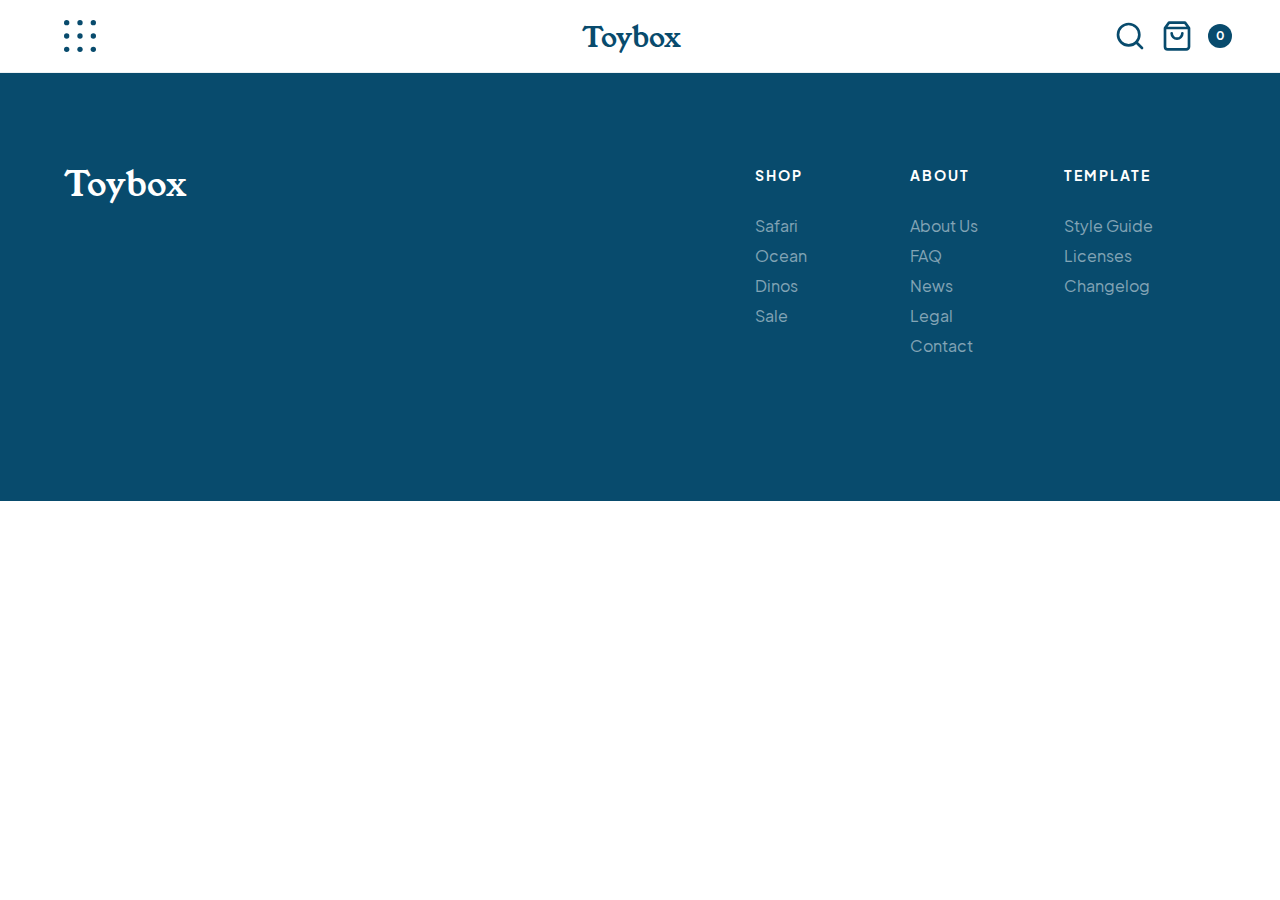
==== shop.html @ d4e9268a "add shop page + reccuring sections" ====
<!DOCTYPE html>
<html lang="en">
<head>
    <meta charset="UTF-8">
    <meta http-equiv="X-UA-Compatible" content="IE=edge">
    <meta name="viewport" content="width=device-width, initial-scale=1.0">
    <title>Shop page - Toybox</title>
    <link rel="stylesheet" href="./styles/styles.css">
</head>
<body>
    <a href="#mainContent" class="skip-link">Skip to main content.</a>

    <nav class="navBar">
        <div class="wrapper">

          <button class="menuIcon">
              <img src="./assets/menu-button.svg" alt="open slide-out navigation" class="menuIcon">
          </button>

          <a href="#" class="logo">
            <h1>Toybox</h1>
          </a>

          <div class="searchCart">
            <button class="menuIcon">
              <img src="./assets/search.svg" alt="search icon" class="searchIcon">
            </button>
            
            <a href="#" class="bag">
              <img src="./assets/shop-bag.svg" alt="shopping bag icon" class="bagIcon">
            </a>

            <div class="counter">
              <p class="smallCopy">0</p>
            </div> <!-- .counter END -->
          </div> <!-- .searchCart END -->

        </div> <!-- .wrapper END -->
      </nav> <!-- .navBar END -->

      <main>

        
      </main>



      <footer id="footer">
        <div class="wrapper">
          <div class="footerFlexContainer">
            <a href="" class="logo">
              <h4>Toybox</h4>
            </a>
            <div class="footerNav">
              <nav>
                <ul class="footerShop">
                  <li>
                    <h5>Shop</h5>
                  </li>
                  <li>
                    <a href="">Safari</a>
                  </li>
                  <li>
                    <a href="">Ocean</a>
                  </li>
                  <li>
                    <a href="">Dinos</a>
                  </li>
                  <li>
                    <a href="">Sale</a>
                  </li>

                </ul>
                <ul class="footerAbout">
                  <li>
                    <h5>About</h5>
                  </li>
                  <li>
                    <a href="">About Us</a>
                  </li>
                  <li>
                    <a href="">FAQ</a>
                  </li>
                  <li>
                    <a href="">News</a>
                  </li>
                  <li>
                    <a href="">Legal</a>
                  </li>
                  <li>
                    <a href="">Contact</a>
                  </li>
                </ul>
                <ul class="footerTemp">
                  <li>
                    <h5>Template</h5>
                  </li>
                  <li>
                    <a href="">Style Guide</a>
                  </li>
                  <li>
                    <a href="">Licenses</a>
                  </li>
                  <li>
                    <a href="">Changelog</a>
                  </li>
                </ul>
              </nav>
            </div> <!-- .footerNav END -->
          </div> <!-- .footerFlexContainer END-->
        </div> <!-- .wrapper END-->
      </footer>
</body>
</html>
---- styles/styles.css ----
/* _variables.scss */
/* site fonts */
/* if we set our root element font-size to 125%, then 1 rem = 20px */
/* site colours */
html {
  line-height: 1.15;
  -ms-text-size-adjust: 100%;
  -webkit-text-size-adjust: 100%;
}

body {
  margin: 0;
}

article, aside, footer, header, nav, section {
  display: block;
}

h1 {
  font-size: 2em;
  margin: 0.67em 0;
}

figcaption, figure, main {
  display: block;
}

figure {
  margin: 1em 40px;
}

hr {
  -webkit-box-sizing: content-box;
          box-sizing: content-box;
  height: 0;
  overflow: visible;
}

pre {
  font-family: monospace, monospace;
  font-size: 1em;
}

a {
  background-color: transparent;
  -webkit-text-decoration-skip: objects;
}

abbr[title] {
  border-bottom: none;
  text-decoration: underline;
  -webkit-text-decoration: underline dotted;
          text-decoration: underline dotted;
}

b, strong {
  font-weight: inherit;
}

b, strong {
  font-weight: bolder;
}

code, kbd, samp {
  font-family: monospace, monospace;
  font-size: 1em;
}

dfn {
  font-style: italic;
}

mark {
  background-color: #ff0;
  color: #000;
}

small {
  font-size: 80%;
}

sub, sup {
  font-size: 75%;
  line-height: 0;
  position: relative;
  vertical-align: baseline;
}

sub {
  bottom: -0.25em;
}

sup {
  top: -0.5em;
}

audio, video {
  display: inline-block;
}

audio:not([controls]) {
  display: none;
  height: 0;
}

img {
  border-style: none;
}

svg:not(:root) {
  overflow: hidden;
}

button, input, optgroup, select, textarea {
  font-family: sans-serif;
  font-size: 100%;
  line-height: 1.15;
  margin: 0;
}

button, input {
  overflow: visible;
}

button, select {
  text-transform: none;
}

button, html [type=button], [type=reset], [type=submit] {
  -webkit-appearance: button;
}

button::-moz-focus-inner, [type=button]::-moz-focus-inner, [type=reset]::-moz-focus-inner, [type=submit]::-moz-focus-inner {
  border-style: none;
  padding: 0;
}

button:-moz-focusring, [type=button]:-moz-focusring, [type=reset]:-moz-focusring, [type=submit]:-moz-focusring {
  outline: 1px dotted ButtonText;
}

fieldset {
  padding: 0.35em 0.75em 0.625em;
}

legend {
  -webkit-box-sizing: border-box;
          box-sizing: border-box;
  color: inherit;
  display: table;
  max-width: 100%;
  padding: 0;
  white-space: normal;
}

progress {
  display: inline-block;
  vertical-align: baseline;
}

textarea {
  overflow: auto;
}

[type=checkbox], [type=radio] {
  -webkit-box-sizing: border-box;
          box-sizing: border-box;
  padding: 0;
}

[type=number]::-webkit-inner-spin-button, [type=number]::-webkit-outer-spin-button {
  height: auto;
}

[type=search] {
  -webkit-appearance: textfield;
  outline-offset: -2px;
}

[type=search]::-webkit-search-cancel-button, [type=search]::-webkit-search-decoration {
  -webkit-appearance: none;
}

::-webkit-file-upload-button {
  -webkit-appearance: button;
  font: inherit;
}

details, menu {
  display: block;
}

summary {
  display: list-item;
}

canvas {
  display: inline-block;
}

template {
  display: none;
}

[hidden] {
  display: none;
}

html {
  -webkit-box-sizing: border-box;
          box-sizing: border-box;
}

*, *:before, *:after {
  -webkit-box-sizing: inherit;
          box-sizing: inherit;
}

.sr-only {
  position: absolute;
  width: 1px;
  height: 1px;
  margin: -1px;
  border: 0;
  padding: 0;
  white-space: nowrap;
  -webkit-clip-path: inset(100%);
          clip-path: inset(100%);
  clip: rect(0 0 0 0);
  overflow: hidden;
}

.skip-link {
  position: absolute;
  left: -1000px;
  top: 5px;
  z-index: 999;
  background: white;
  color: black;
}

.skip-link:focus {
  left: 0;
}

/* import Jakarta Sans font */
@font-face {
  font-family: "Jakarta Sans";
  src: url("../fonts/PlusJakarta_Sans-2.5/webfonts/PlusJakartaSans-Regular.woff"), url("../fonts/PlusJakarta_Sans-2.5/static/PlusJakartaSans-Regular.ttf"), url("../fonts/PlusJakarta_Sans-2.5/webfonts/PlusJakartaSans-Regular.woff2");
  font-weight: normal;
}
/* import Jakarta Sans font in bold */
@font-face {
  font-family: "Jakarta Sans";
  src: url("../fonts/PlusJakarta_Sans-2.5/webfonts/PlusJakartaSans-Bold.woff"), url(../fonts/PlusJakarta_Sans-2.5/webfonts/PlusJakartaSans-Bold.woff2), url(../fonts/PlusJakarta_Sans-2.5/static/PlusJakartaSans-Bold.ttf);
  font-weight: bold;
}
/* import Young Serif font */
@font-face {
  font-family: "Young Serif";
  src: url("../fonts/youngserif/YoungSerif-Regular.otf");
}
/* _typography.scss */
html {
  font-size: 125%;
}

body {
  font-family: "Jakarta Sans";
  font-size: 1rem;
  color: #084b6d;
}

h1, h2, h3, h4, blockquote {
  font-family: "Young Serif";
  font-weight: normal;
  color: #084b6d;
  margin: 0;
}

h1 {
  font-size: 1.4rem;
}

h2 {
  font-size: 2rem;
  line-height: 2.4rem;
  margin-bottom: 18px;
}

h3 {
  font-size: 2.7rem;
  line-height: 3rem;
  margin-bottom: 24px;
}

h4 {
  font-size: 1.7rem;
  line-height: 2rem;
  margin-bottom: 18px;
}

h5 {
  font-size: 0.7rem;
  font-weight: bold;
  line-height: 1.2rem;
  letter-spacing: 0.1rem;
  text-transform: uppercase;
  margin: 0 0 24px 0;
}

p {
  line-height: 1.5rem;
  margin: 0 0 30px 0;
}
p.smallCopy {
  font-size: 0.6rem;
  line-height: 1.2rem;
  font-weight: bold;
  margin: 0;
}

ul, li, a, input {
  padding: 0;
  margin: 0;
}

ul {
  list-style: none;
}

a {
  text-decoration: none;
  color: inherit;
  cursor: pointer;
  -webkit-transition: 0.3s;
  transition: 0.3s;
}

/* _baseStyles.scss */
.wrapper {
  max-width: 1260px;
  width: 90%;
  margin: 0 auto;
}

button {
  color: #084b6d;
  background-color: transparent;
  padding: 18px 36px;
  border: 2px solid #084b6d;
  font-size: 0.8rem;
  font-weight: bold;
  line-height: 1.2rem;
  text-align: center;
  cursor: pointer;
  -webkit-transition: 0.3s;
  transition: 0.3s;
  /* style the button in the main nav menu to look just like an icon */
}
button:hover {
  background-color: #084b6d;
  color: #fff;
}
button:focus {
  background-color: #084b6d;
  color: #fff;
}
button.secondary {
  background-color: transparent;
  border-color: #fff;
  color: #fff;
  padding: 8px 12px;
}
button.secondary:hover {
  background-color: #fff;
  color: #084b6d;
}
button.secondary:focus {
  background-color: #fff;
  color: #084b6d;
}
button.solid {
  color: #fff;
  background-color: #084b6d;
}
button.solid:hover {
  color: #084b6d;
  background-color: #fff;
}
button.menuIcon {
  display: inherit;
  padding: 0;
  border: none;
}
button.menuIcon:hover {
  background-color: transparent;
}
button.menuIcon:focus {
  background-color: transparent;
}

a.button {
  color: #084b6d;
  background-color: transparent;
  padding: 18px 36px;
  border: 2px solid #084b6d;
  font-size: 0.8rem;
  font-weight: bold;
  line-height: 1.2rem;
  text-align: center;
  -webkit-transition: 0.3s;
  transition: 0.3s;
}
a.button:hover {
  background-color: #084b6d;
  color: #fff;
}
a.button:focus {
  background-color: #084b6d;
  color: #fff;
}

.navBar {
  position: sticky;
  top: 0;
  z-index: 10;
  border-bottom: 1px solid rgba(8, 75, 109, 0.08);
  background-color: #fff;
}
.navBar .wrapper {
  display: -webkit-box;
  display: -ms-flexbox;
  display: flex;
  -webkit-box-pack: justify;
      -ms-flex-pack: justify;
          justify-content: space-between;
  padding: 20px 0;
}
.navBar .searchCart {
  display: -webkit-box;
  display: -ms-flexbox;
  display: flex;
}
.navBar .searchCart .searchIcon,
.navBar .searchCart .bag {
  margin-right: 15px;
}
.navBar a {
  display: -webkit-box;
  display: -ms-flexbox;
  display: flex;
}
.navBar .logo {
  margin-left: 60px;
}
.navBar .counter {
  display: -webkit-box;
  display: -ms-flexbox;
  display: flex;
  -webkit-box-align: center;
      -ms-flex-align: center;
          align-items: center;
}
.navBar .counter p {
  width: 24px;
  height: 24px;
  background-color: #084b6d;
  color: #fff;
  text-align: center;
  border-radius: 50%;
}

/* _header.scss */
header {
  background-color: #f8fbf3;
  margin-bottom: 90px;
  display: -webkit-box;
  display: -ms-flexbox;
  display: flex;
  -webkit-box-align: center;
      -ms-flex-align: center;
          align-items: center;
  -ms-flex-wrap: wrap;
      flex-wrap: wrap;
}
header .headerImgContainer {
  width: 45%;
}
header .headerImgContainer img {
  max-width: 100%;
  vertical-align: middle;
}
header .headerContent {
  width: 55%;
  color: #084b6d;
}
header .headerContent .contentContainer {
  margin: 0 auto;
  width: 65%;
}

footer {
  background-color: #084b6d;
  color: #fff;
  padding: 90px 0 50px 0;
}
footer .footerFlexContainer {
  display: -webkit-box;
  display: -ms-flexbox;
  display: flex;
  -webkit-box-pack: justify;
      -ms-flex-pack: justify;
          justify-content: space-between;
  margin-bottom: 90px;
}
footer .footerFlexContainer h4 {
  color: #fff;
}
footer .footerNav {
  width: 40%;
}
footer .footerNav nav {
  display: -webkit-box;
  display: -ms-flexbox;
  display: flex;
  -webkit-box-pack: justify;
      -ms-flex-pack: justify;
          justify-content: space-between;
}
footer .footerNav nav ul {
  width: 33%;
}
footer .footerNav nav a {
  color: rgba(255, 255, 255, 0.5);
  font-size: 0.8rem;
  line-height: 1.5rem;
}
footer .footerNav nav a:hover {
  color: white;
}
footer .footerNav nav a:focus {
  color: white;
}

.categoryGallery {
  display: -webkit-box;
  display: -ms-flexbox;
  display: flex;
  -webkit-box-pack: center;
      -ms-flex-pack: center;
          justify-content: center;
  -ms-flex-wrap: wrap;
      flex-wrap: wrap;
  text-align: center;
  width: 100%;
}
.categoryGallery .items {
  padding: 45px;
  margin: 50px 25px 25px;
  border-radius: 10%;
  width: 40%;
  display: -webkit-box;
  display: -ms-flexbox;
  display: flex;
  -webkit-box-orient: vertical;
  -webkit-box-direction: normal;
      -ms-flex-direction: column;
          flex-direction: column;
  -webkit-box-align: center;
      -ms-flex-align: center;
          align-items: center;
}
.categoryGallery .items img {
  width: 100%;
  border-radius: 10%;
  margin: 0 auto 20px auto;
}
.categoryGallery .itemOne {
  background-color: #f9d4d4;
}
.categoryGallery .itemTwo {
  background-color: #d3f0f9;
}
.categoryGallery .itemThree {
  background-color: #e8f9d3;
}
.categoryGallery .itemFour {
  background-color: #f9d3d3;
}
.categoryGallery .items {
  /* previous items CSS here */
  -webkit-transition: 0.2s ease;
  transition: 0.2s ease;
}
.categoryGallery .items a:hover {
  -webkit-transform: scale(0.95);
          transform: scale(0.95);
}
.categoryGallery .items a:focus {
  -webkit-transform: scale(0.95);
          transform: scale(0.95);
}

@media (max-width: 500px) {
  .navBar .wrapper {
    -webkit-box-orient: vertical;
    -webkit-box-direction: normal;
        -ms-flex-direction: column;
            flex-direction: column;
    -webkit-box-align: center;
        -ms-flex-align: center;
            align-items: center;
  }
  .navBar .wrapper .searchCart button,
.navBar .wrapper .searchCart a,
.navBar .wrapper .searchCart div {
    padding: 10px;
    margin: 0 10px;
  }
  .navBar .wrapper .searchCart .searchIcon {
    margin-right: 0;
  }
  .navBar .wrapper .logo {
    margin: 0;
    padding-bottom: 10px;
  }
  .navBar .wrapper .menuIcon {
    -ms-flex-item-align: start;
        align-self: flex-start;
  }

  header {
    -webkit-box-orient: vertical;
    -webkit-box-direction: normal;
        -ms-flex-direction: column;
            flex-direction: column;
  }
  header .headerImgContainer {
    width: 100%;
  }
  header .headerContent {
    width: 90%;
    padding: 3rem 0;
  }
  header .headerContent .contentContainer {
    margin: 0 auto;
    width: 100%;
  }

  .categoryGallery {
    -webkit-box-orient: vertical;
    -webkit-box-direction: normal;
        -ms-flex-direction: column;
            flex-direction: column;
  }
  .categoryGallery .items {
    width: 100%;
    margin: 50px 0 25px;
  }

  .footerFlexContainer {
    -webkit-box-orient: vertical;
    -webkit-box-direction: normal;
        -ms-flex-direction: column;
            flex-direction: column;
    -webkit-box-align: center;
        -ms-flex-align: center;
            align-items: center;
  }
  .footerFlexContainer .footerNav nav {
    -webkit-box-orient: vertical;
    -webkit-box-direction: normal;
        -ms-flex-direction: column;
            flex-direction: column;
    -webkit-box-align: center;
        -ms-flex-align: center;
            align-items: center;
  }
  .footerFlexContainer .footerNav nav ul {
    width: 100%;
    padding: 15px 0;
    text-align: center;
  }
  .footerFlexContainer .footerNav nav ul h5 {
    margin-bottom: 5px;
  }
}
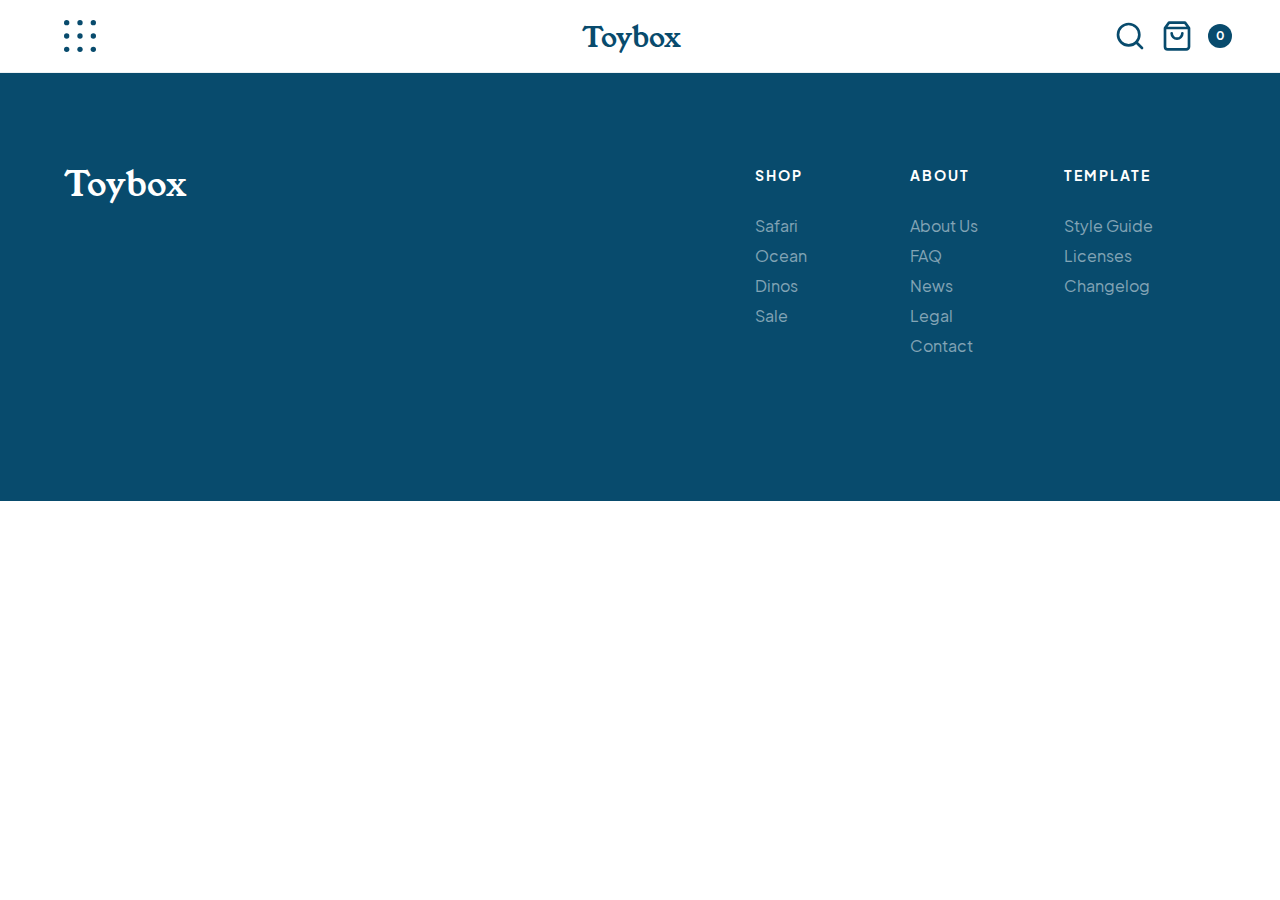
==== commit 313eb8c8: "added links to the homepage" ====
--- a/shop.html
+++ b/shop.html
@@ -17,8 +17,8 @@
               <img src="./assets/menu-button.svg" alt="open slide-out navigation" class="menuIcon">
           </button>
 
-          <a href="#" class="logo">
-            <h1>Toybox</h1>
+          <a href="./index.html" class="logo">
+            <h1>Toybox <span class="sr-only" - Shop page></span></h1>
           </a>
 
           <div class="searchCart">
@@ -40,7 +40,7 @@
 
       <main>
 
-        
+
       </main>
 
 
@@ -48,8 +48,8 @@
       <footer id="footer">
         <div class="wrapper">
           <div class="footerFlexContainer">
-            <a href="" class="logo">
-              <h4>Toybox</h4>
+            <a href="./index.html" class="logo">
+              <h4>Toybox <span class="sr-only" - Shop page></span></h4>
             </a>
             <div class="footerNav">
               <nav>
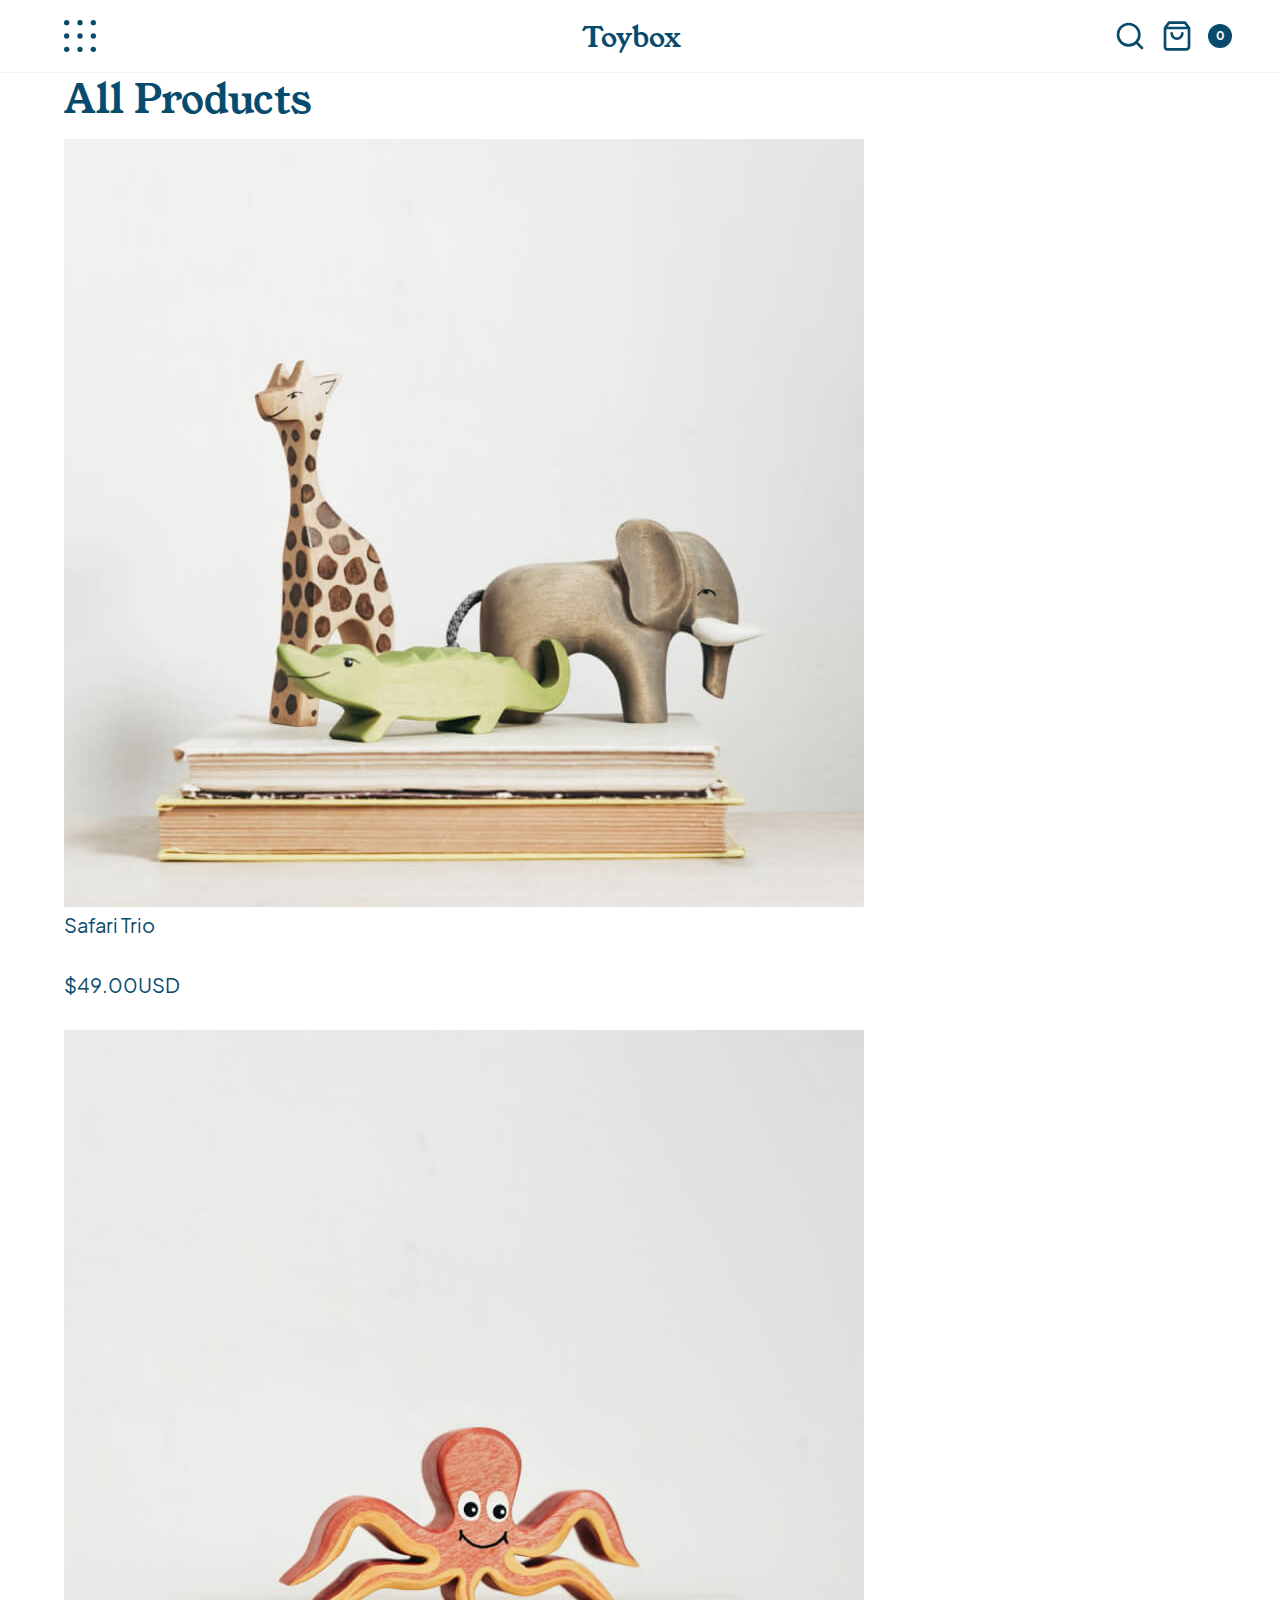
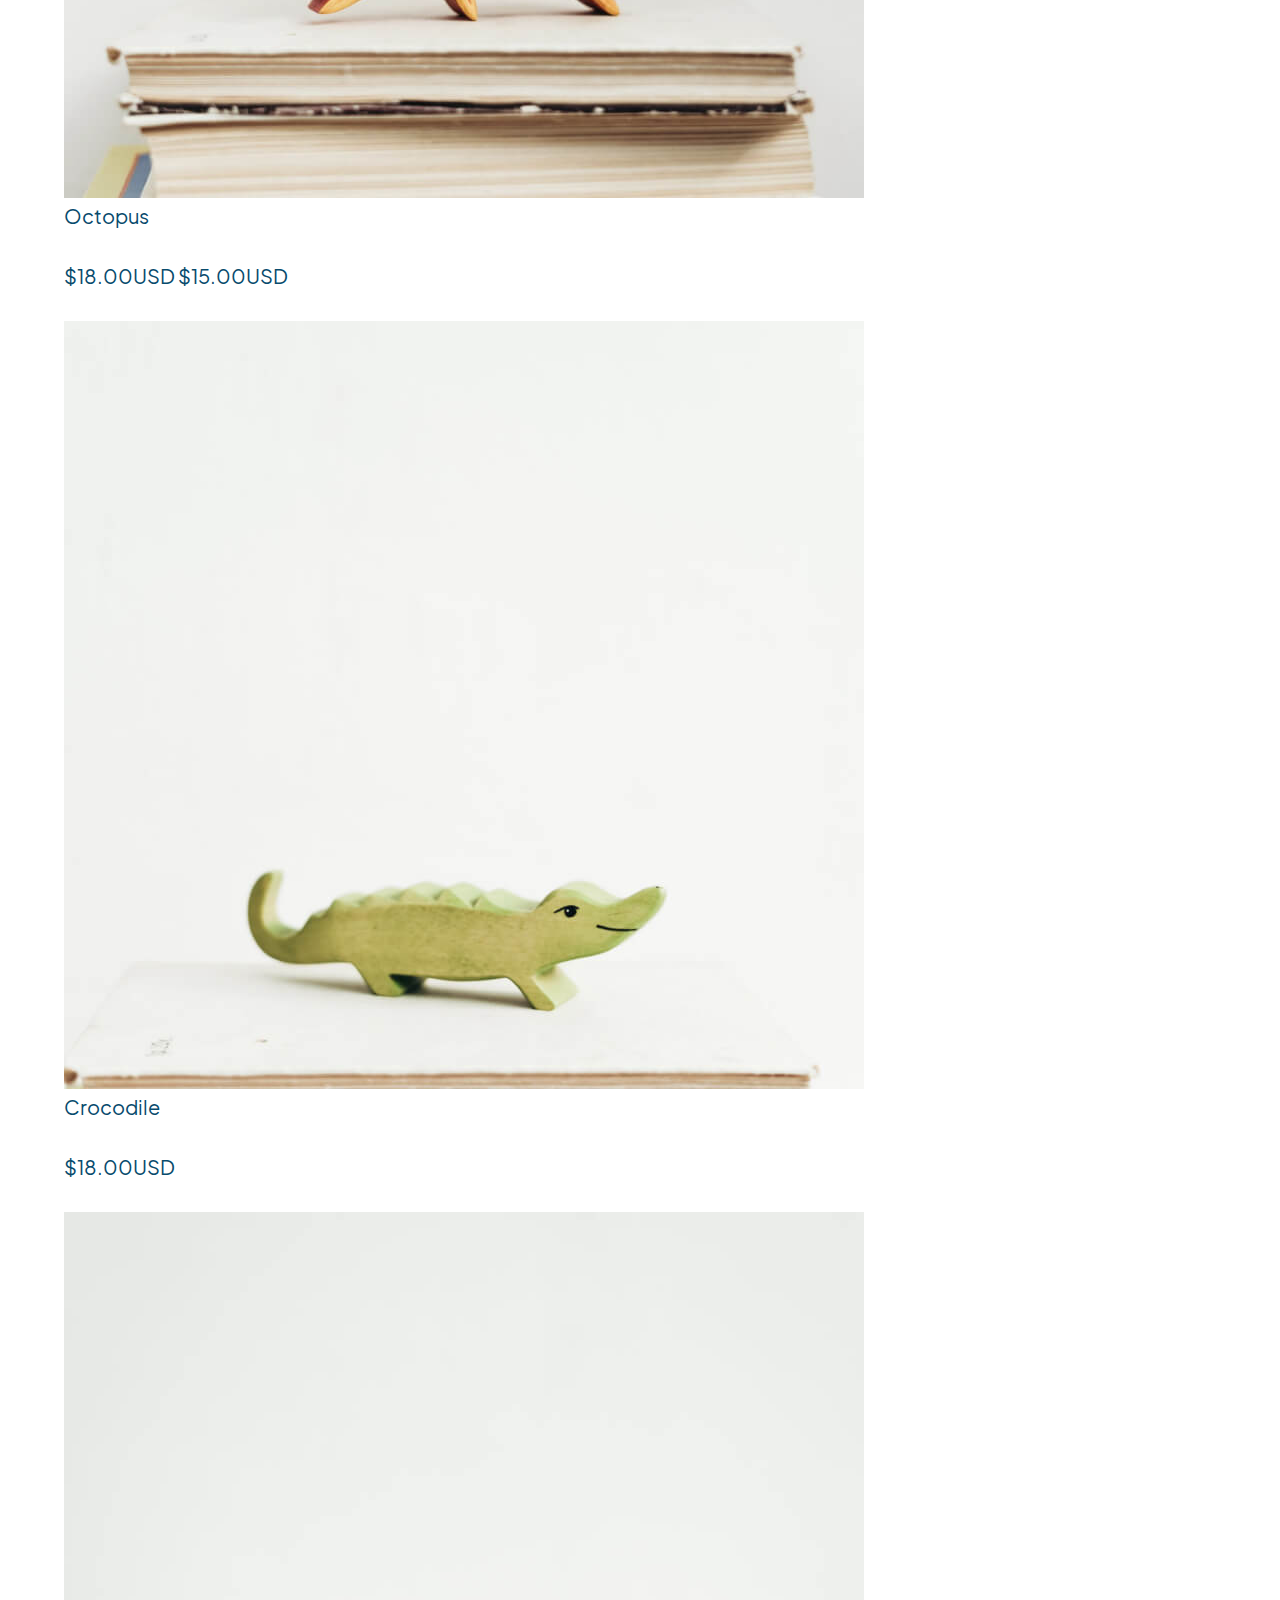
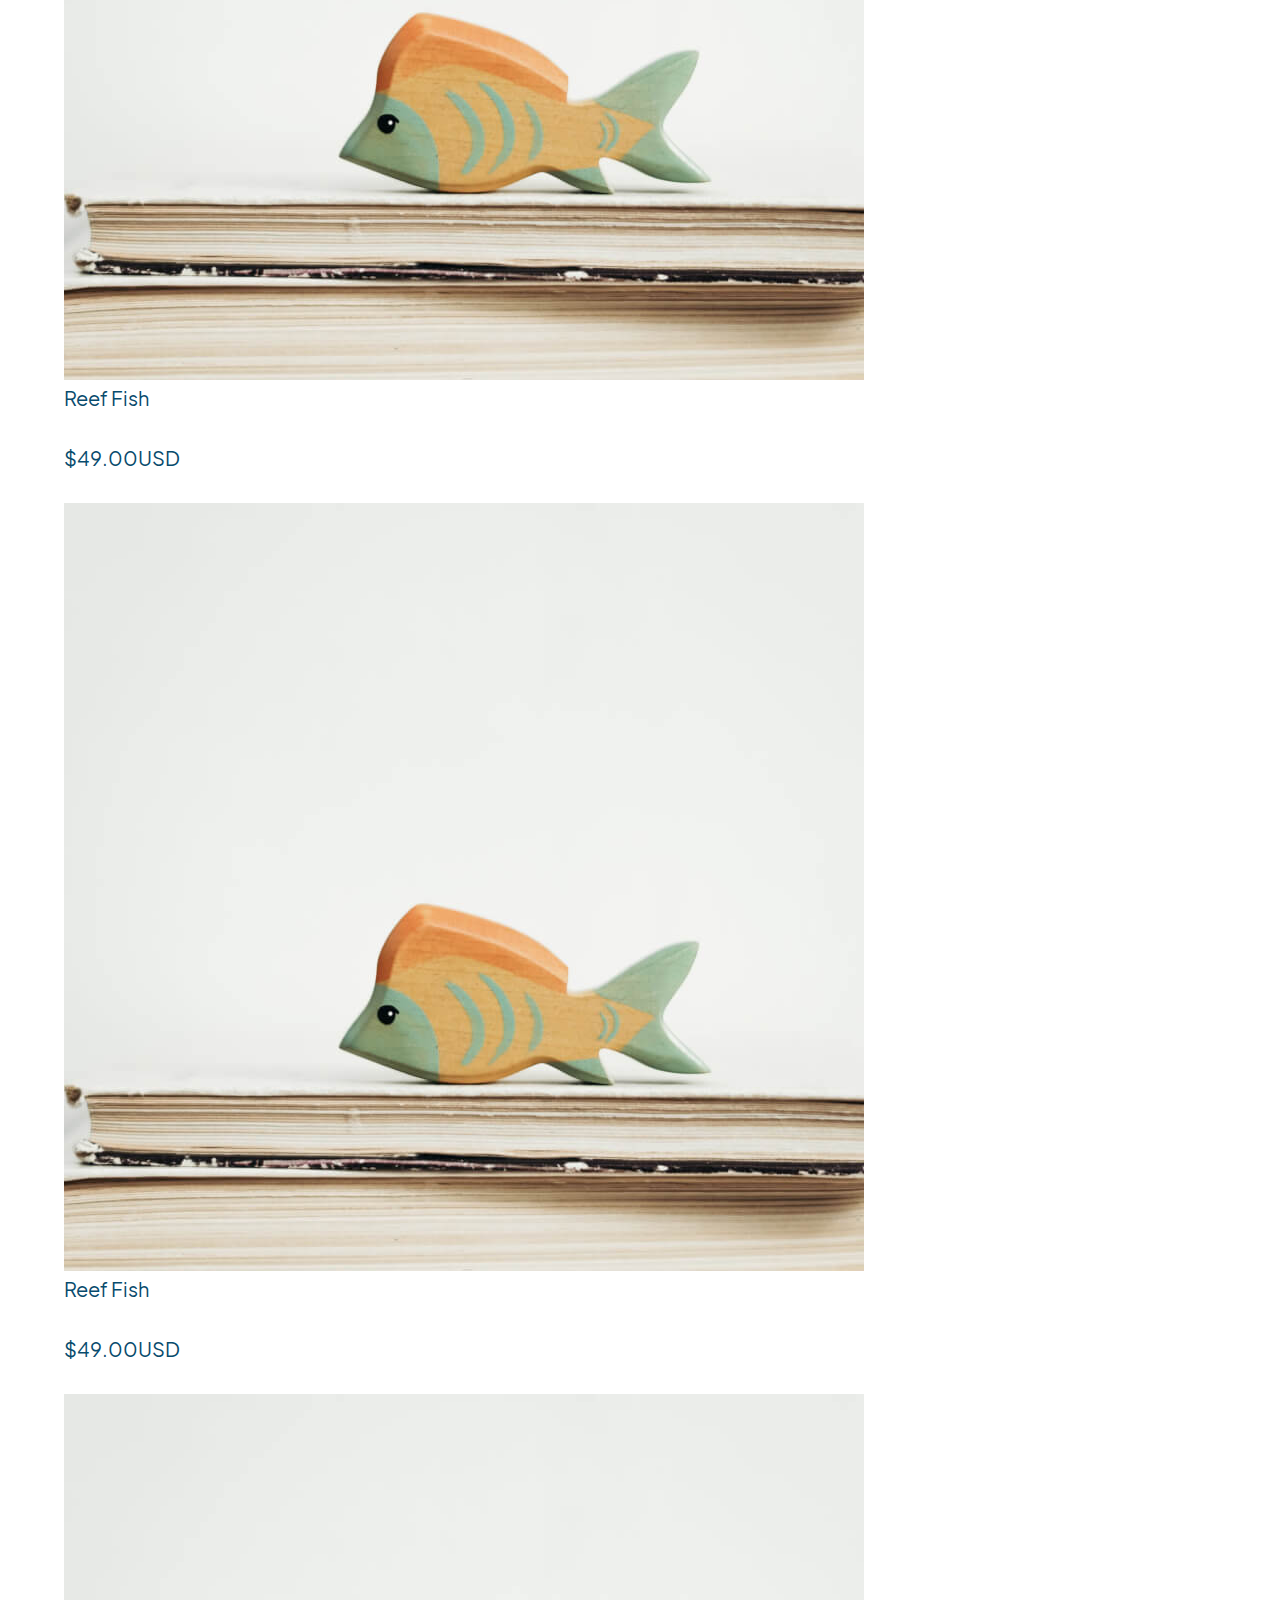
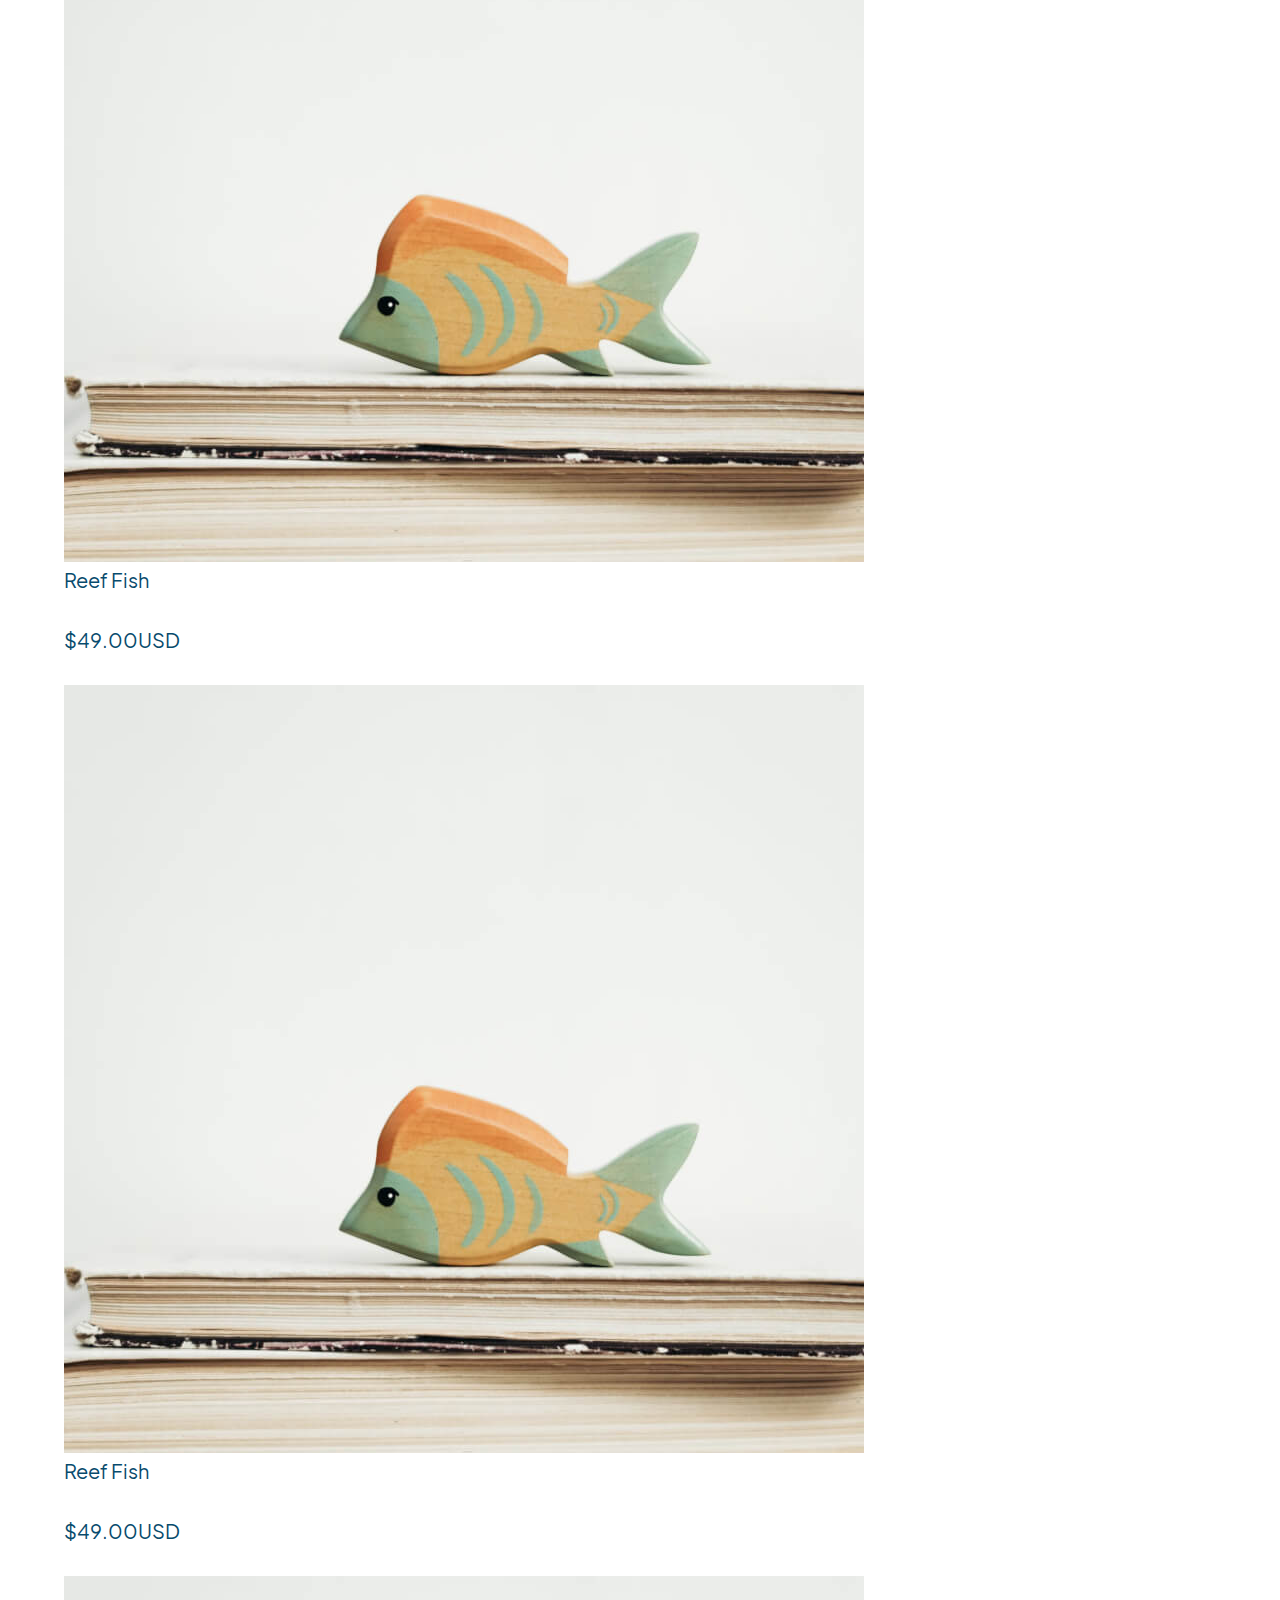
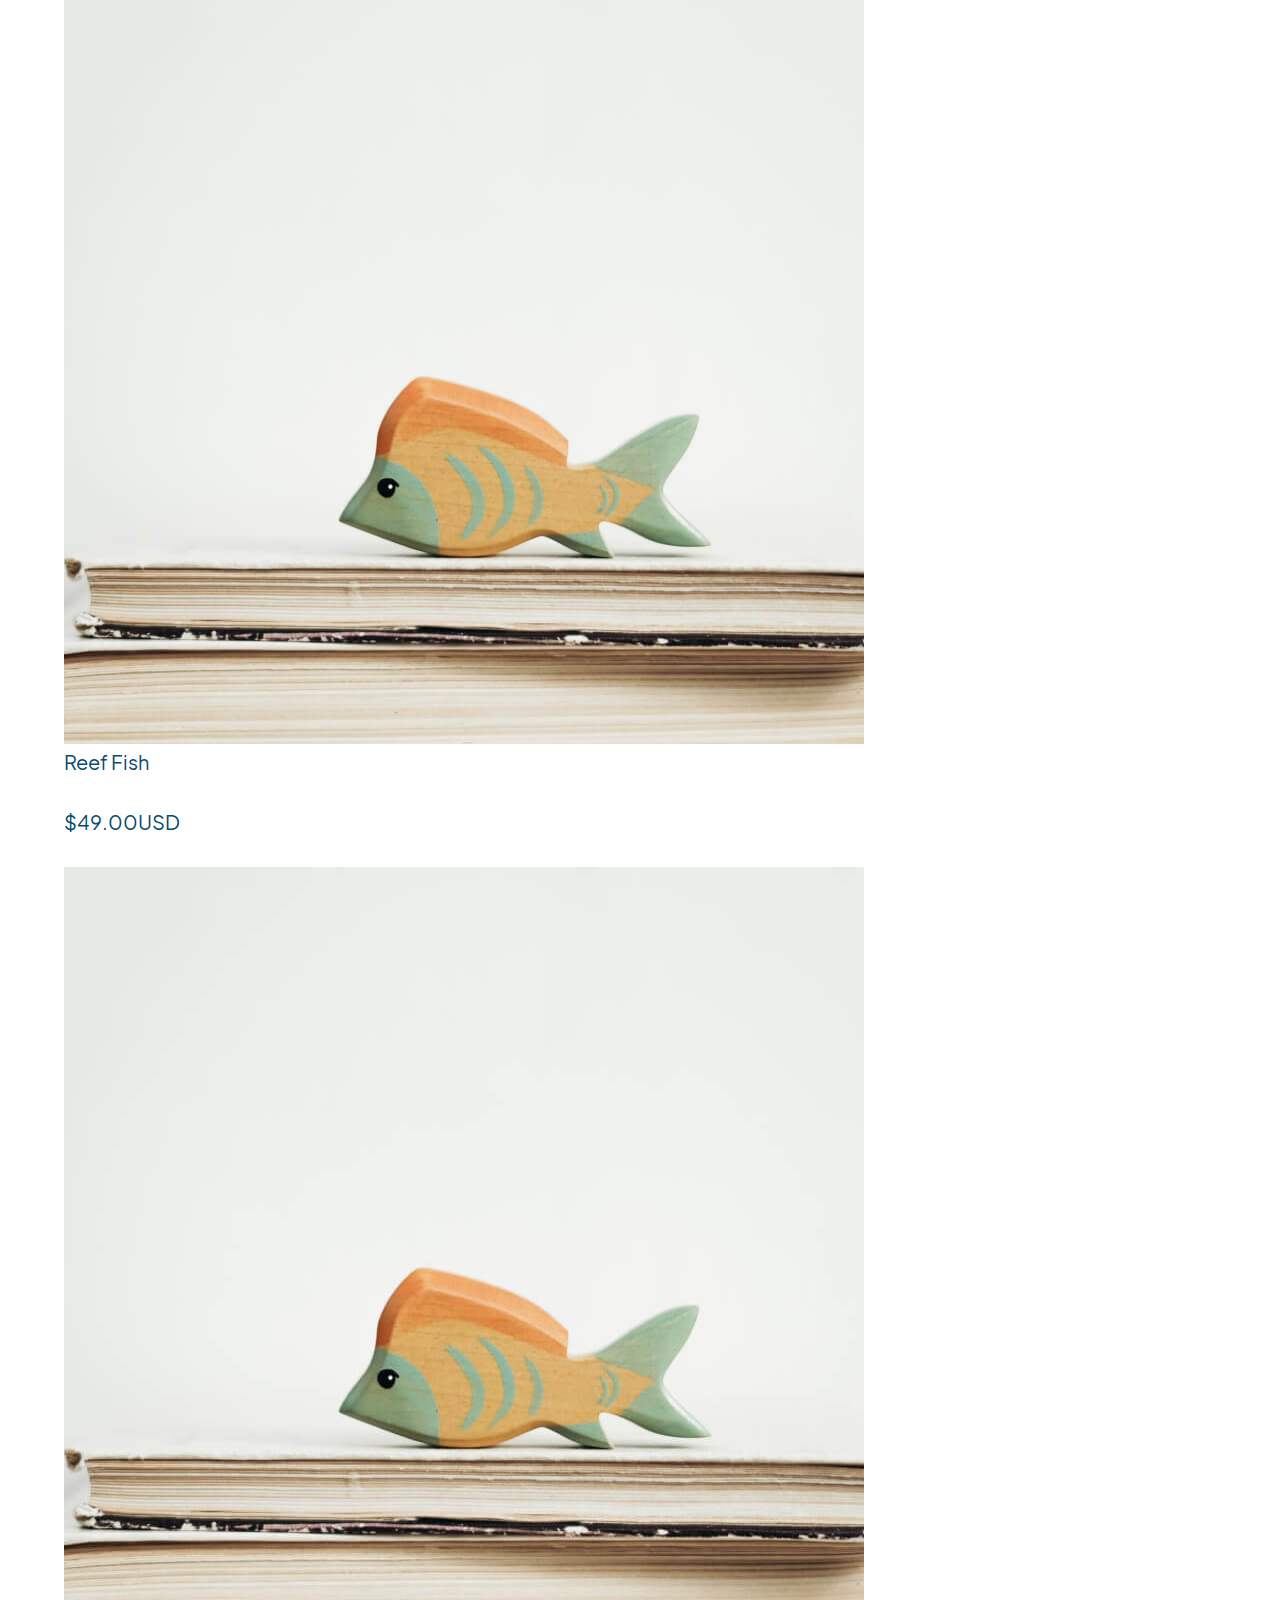
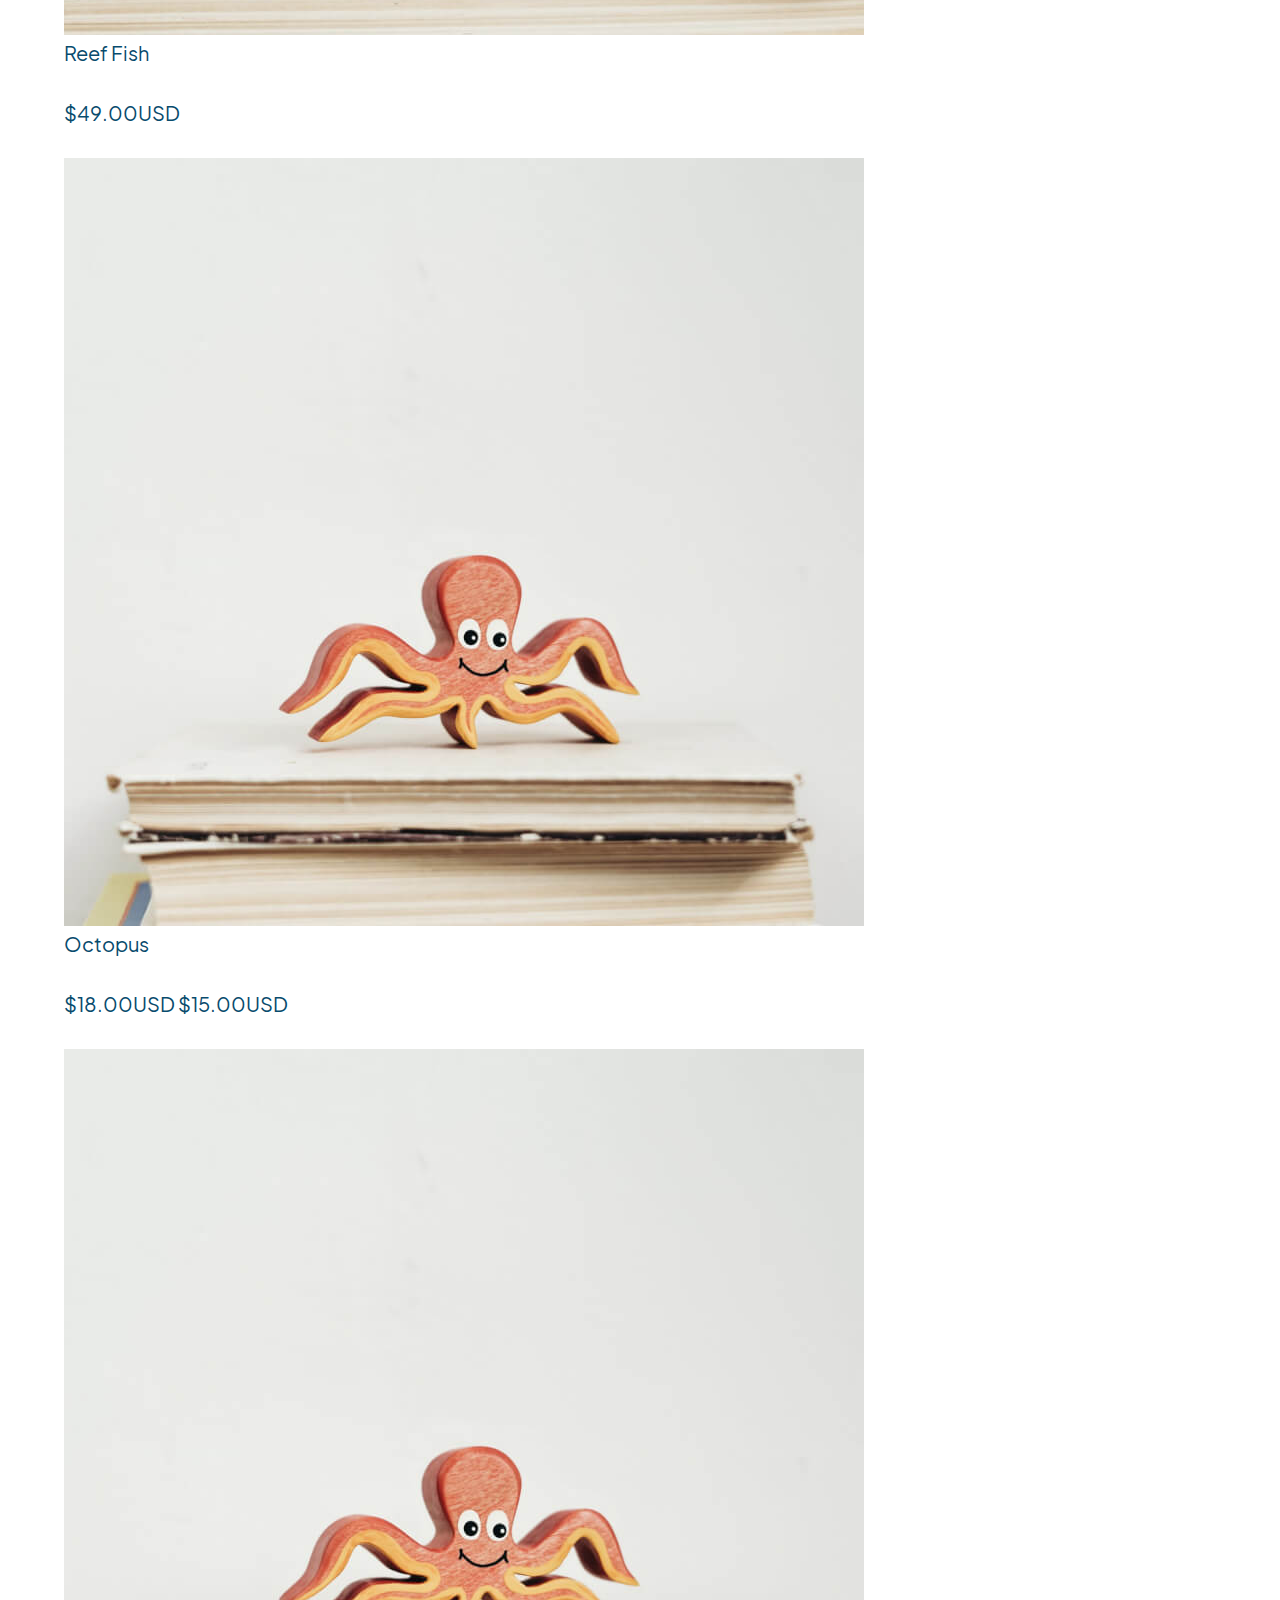
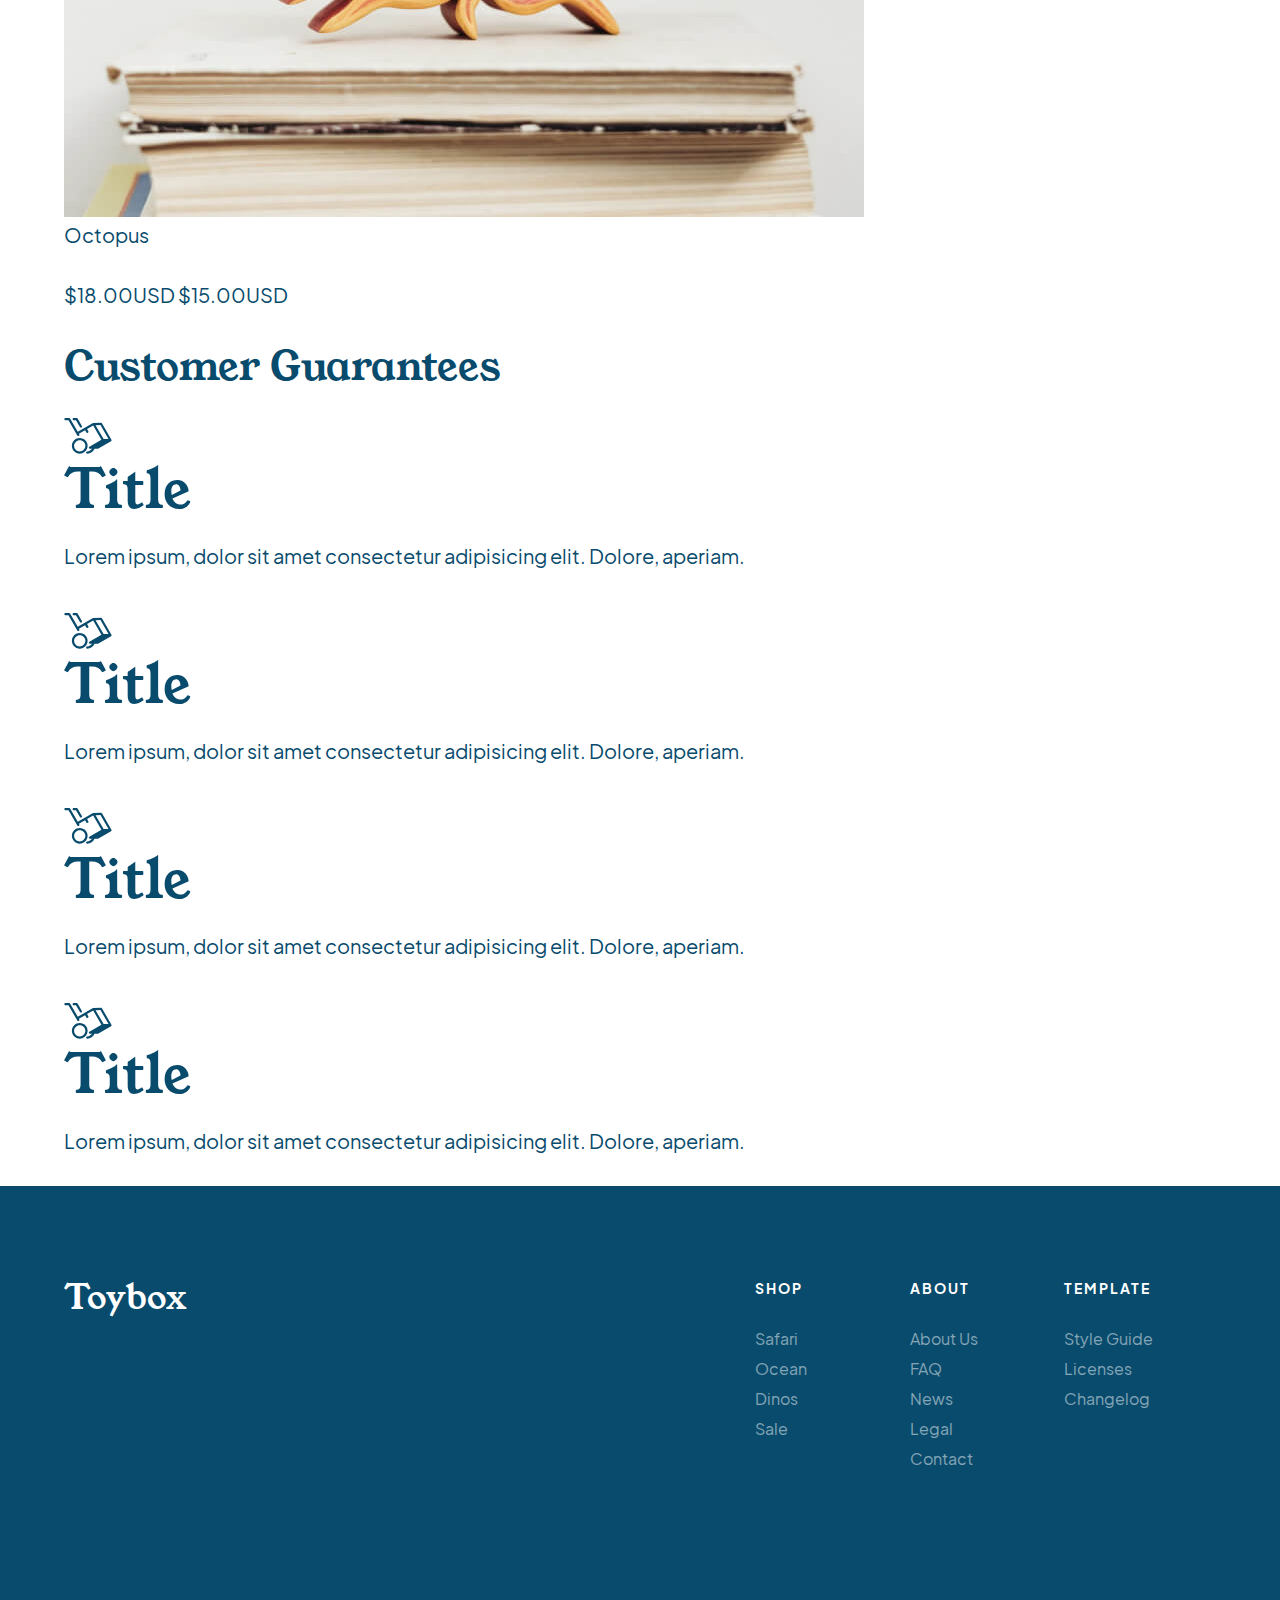
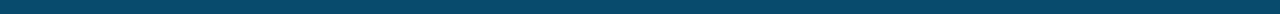
==== commit bc53a7e8: "completed the html of store page, annd made a tags inline-block" ====
--- a/shop.html
+++ b/shop.html
@@ -8,7 +8,7 @@
     <link rel="stylesheet" href="./styles/styles.css">
 </head>
 <body>
-    <a href="#mainContent" class="skip-link">Skip to main content.</a>
+    <a href="productsMainContent" class="skip-link">Skip to main content.</a>
 
     <nav class="navBar">
         <div class="wrapper">
@@ -38,7 +38,119 @@
         </div> <!-- .wrapper END -->
       </nav> <!-- .navBar END -->
 
-      <main>
+      <main id="productsMainContent">
+          <section class="allProducts">
+            <div class="wrapper">
+                <h2>All Products</h2>
+                <ul class="products">
+                    <li>
+                        <a href="">
+                            <img src="./assets/safari-trio.jpg" alt="Hand-carved safari animal toys">
+                            <p class="popularProduct">Safari Trio</p>
+                            <p class="price">$49.00USD</p>
+                        </a>
+                    </li>
+                    <li>
+                        <a href="">
+                            <img src="./assets/octopus.jpg" alt="Wooden toy octopus">
+                            <p class="popularProduct">Octopus</p>
+                            <p class="price discountedPrice">$18.00USD <span>$15.00USD</span></p>
+                        </a>
+                    </li>
+                    <li>
+                        <a href="">
+                            <img src="./assets/crocodile.jpg" alt="Wooden toy crocodile">
+                            <p class="popularProduct">Crocodile</p>
+                            <p class="price">$18.00USD</p>
+                        </a>
+                    </li>
+                    <li>
+                        <a href="">
+                            <img src="./assets/reef-fish.jpg" alt="Hand-carved reef fish toy">
+                            <p class="popularProduct">Reef Fish</p>
+                            <p class="price">$49.00USD</p>
+                        </a>
+                    </li>
+                    <li>
+                        <a href="">
+                            <img src="./assets/reef-fish.jpg" alt="Hand-carved reef fish toy">
+                            <p class="popularProduct">Reef Fish</p>
+                            <p class="price">$49.00USD</p>
+                        </a>
+                    </li>
+                    <li>
+                        <a href="">
+                            <img src="./assets/reef-fish.jpg" alt="Hand-carved reef fish toy">
+                            <p class="popularProduct">Reef Fish</p>
+                            <p class="price">$49.00USD</p>
+                        </a>
+                    </li>
+                    <li>
+                        <a href="">
+                            <img src="./assets/reef-fish.jpg" alt="Hand-carved reef fish toy">
+                            <p class="popularProduct">Reef Fish</p>
+                            <p class="price">$49.00USD</p>
+                        </a>
+                    </li>
+                    <li>
+                        <a href="">
+                            <img src="./assets/reef-fish.jpg" alt="Hand-carved reef fish toy">
+                            <p class="popularProduct">Reef Fish</p>
+                            <p class="price">$49.00USD</p>
+                        </a>
+                    </li>
+                    <li>
+                        <a href="">
+                            <img src="./assets/reef-fish.jpg" alt="Hand-carved reef fish toy">
+                            <p class="popularProduct">Reef Fish</p>
+                            <p class="price">$49.00USD</p>
+                        </a>
+                    </li>
+                    <li>
+                        <a href="">
+                            <img src="./assets/octopus.jpg" alt="Wooden toy octopus">
+                            <p class="popularProduct">Octopus</p>
+                            <p class="price discountedPrice">$18.00USD <span>$15.00USD</span></p>
+                        </a>
+                    </li>
+                    <li>
+                        <a href="">
+                            <img src="./assets/octopus.jpg" alt="Wooden toy octopus">
+                            <p class="popularProduct">Octopus</p>
+                            <p class="price discountedPrice">$18.00USD <span>$15.00USD</span></p>
+                        </a>
+                    </li>
+                </ul>
+            </section>
+          </div>
+
+          <section class="guarantees">
+              <div class="wrapper">
+                  <h2>Customer Guarantees</h2>
+                  <ul>
+                      <li>
+                          <img src="./assets/dolly.svg" alt="">
+                          <h3>Title</h3>
+                          <p>Lorem ipsum, dolor sit amet consectetur adipisicing elit. Dolore, aperiam.</p>
+                      </li>
+                      <li>
+                          <img src="./assets/dolly.svg" alt="">
+                          <h3>Title</h3>
+                          <p>Lorem ipsum, dolor sit amet consectetur adipisicing elit. Dolore, aperiam.</p>
+                      </li>
+                      <li>
+                          <img src="./assets/dolly.svg" alt="">
+                          <h3>Title</h3>
+                          <p>Lorem ipsum, dolor sit amet consectetur adipisicing elit. Dolore, aperiam.</p>
+                      </li>
+                      <li>
+                          <img src="./assets/dolly.svg" alt="">
+                          <h3>Title</h3>
+                          <p>Lorem ipsum, dolor sit amet consectetur adipisicing elit. Dolore, aperiam.</p>
+                      </li>
+                  </ul>
+              </div>
+          </section>
 
 
       </main>
--- a/styles/styles.css
+++ b/styles/styles.css
@@ -400,6 +400,9 @@
   background-color: transparent;
 }
 
+a {
+  display: inline-block;
+}
 a.button {
   color: #084b6d;
   background-color: transparent;
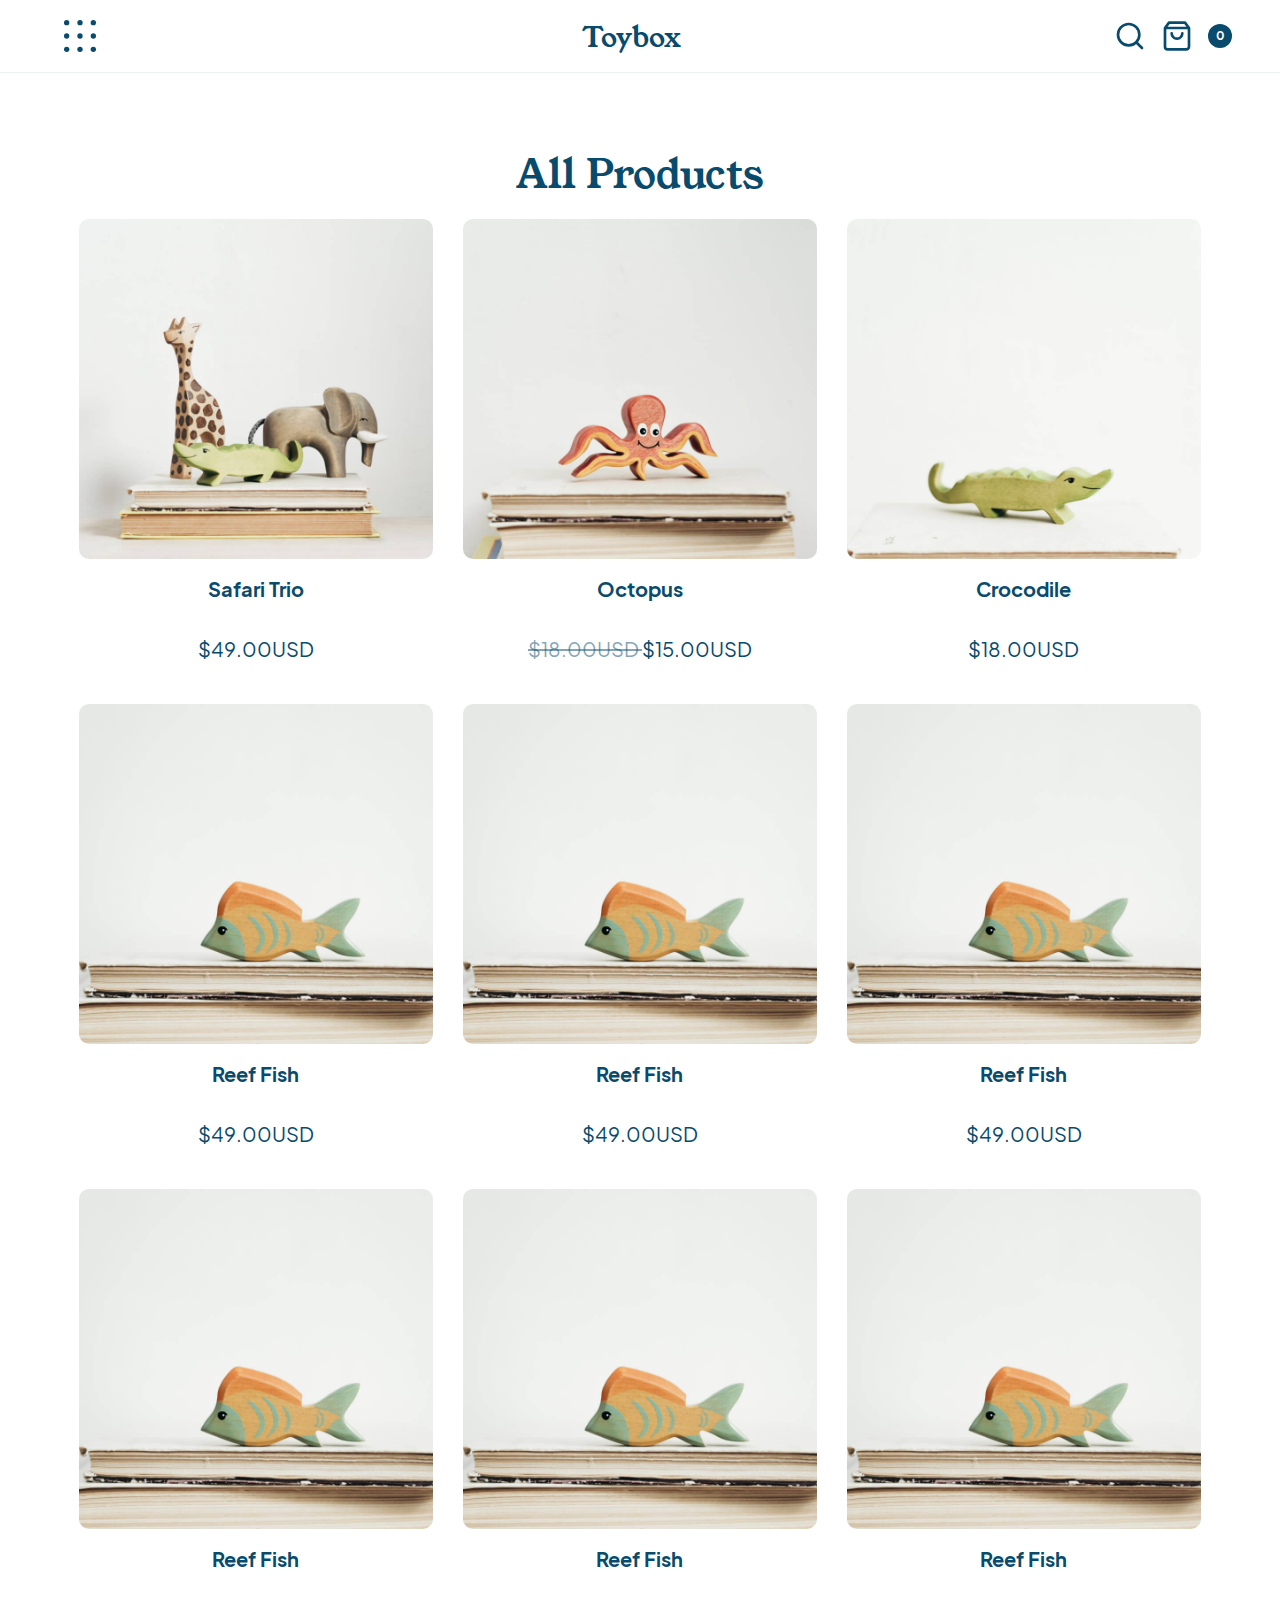
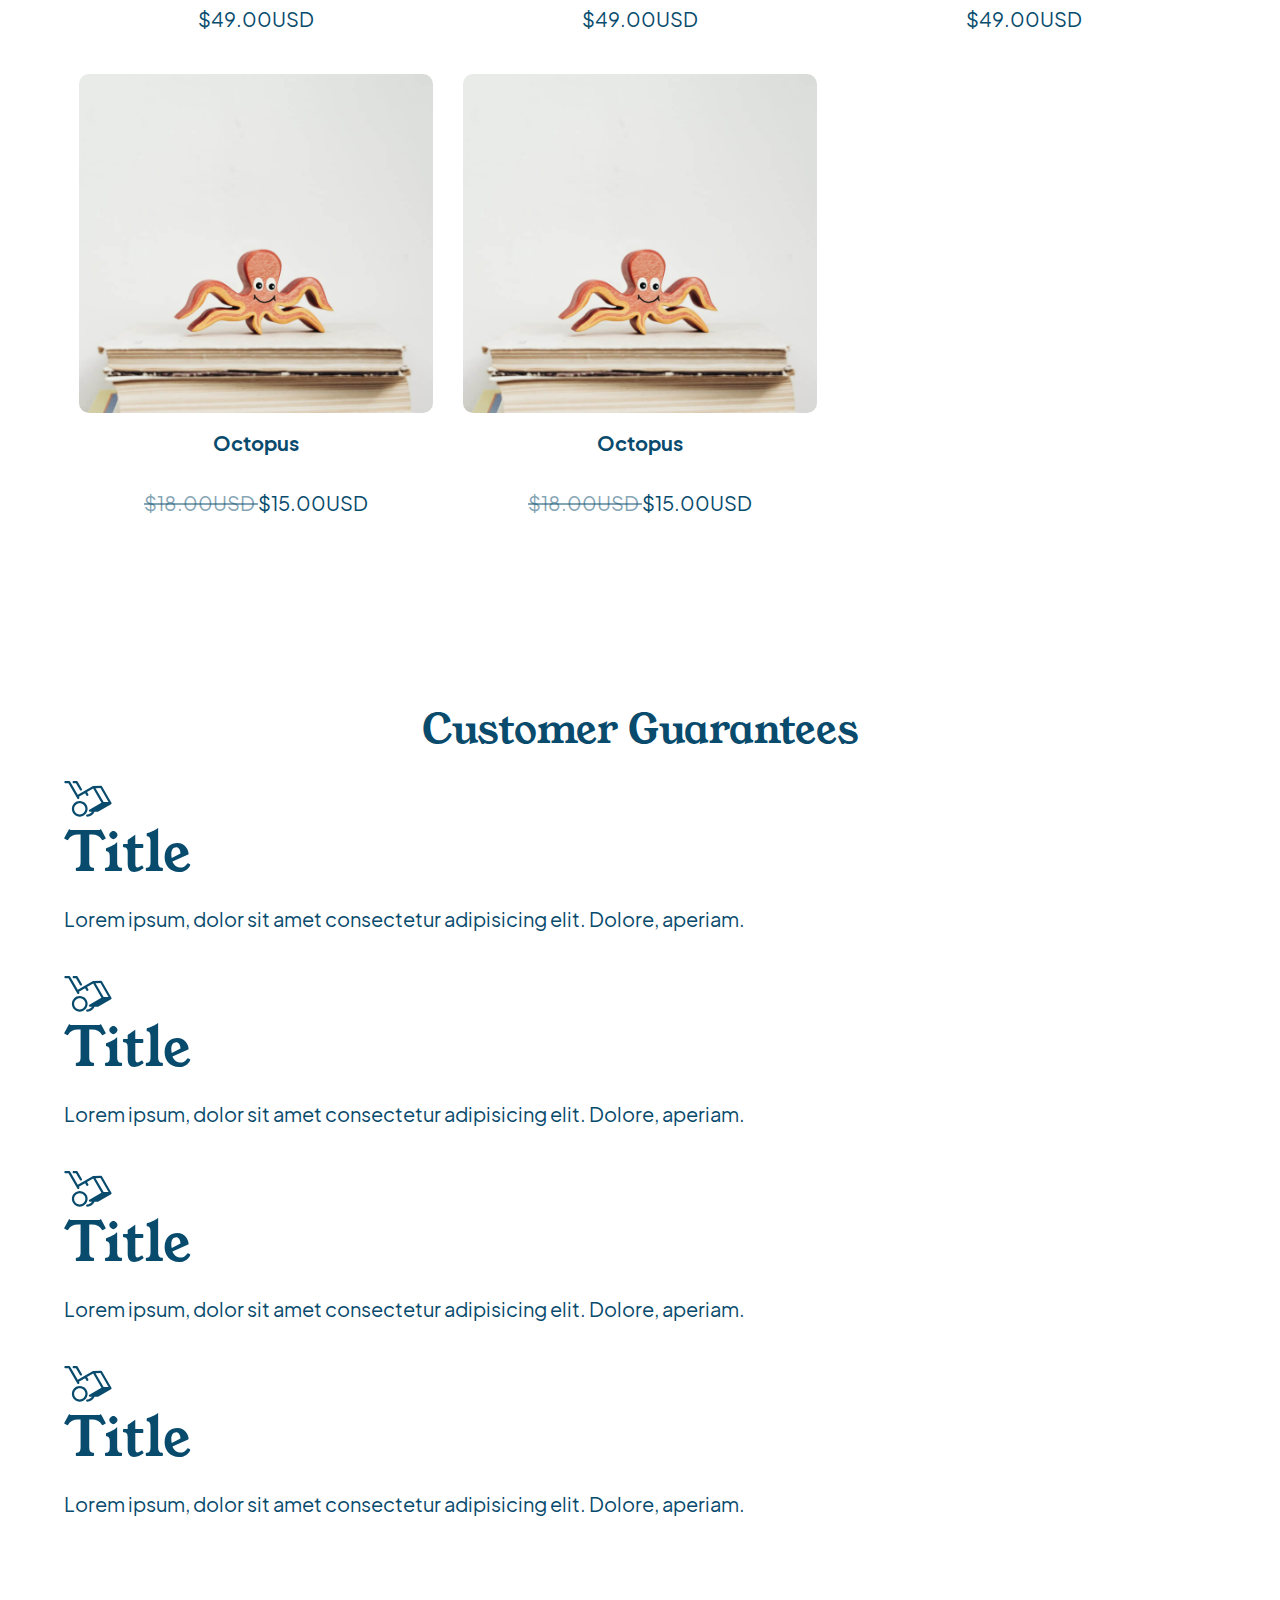
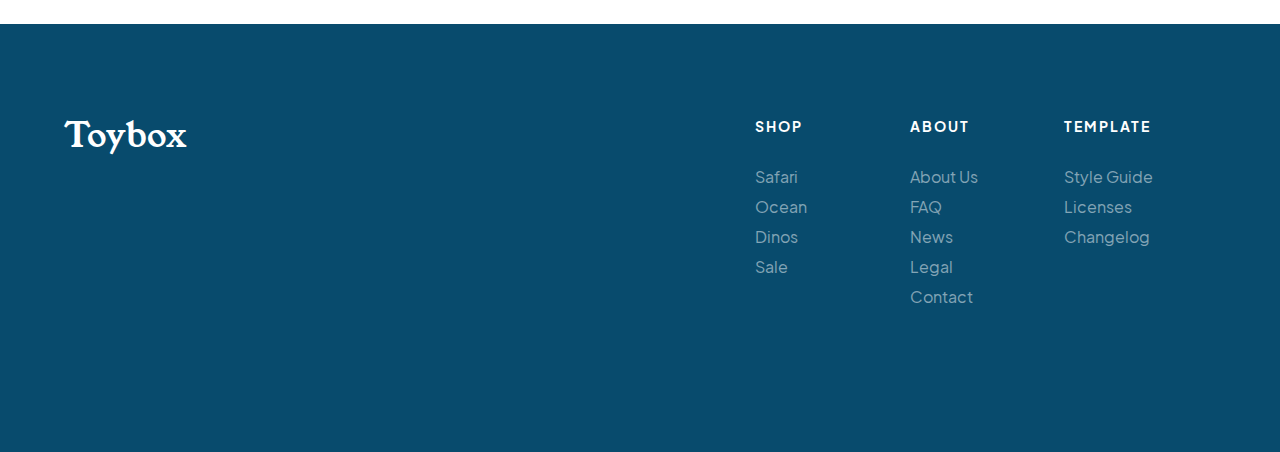
==== commit d6d96539: "added styles to product section" ====
--- a/shop.html
+++ b/shop.html
@@ -38,7 +38,7 @@
         </div> <!-- .wrapper END -->
       </nav> <!-- .navBar END -->
 
-      <main id="productsMainContent">
+      <main id="productsMainContent" class="productsMainContent">
           <section class="allProducts">
             <div class="wrapper">
                 <h2>All Products</h2>
--- a/styles/styles.css
+++ b/styles/styles.css
@@ -605,6 +605,45 @@
           transform: scale(0.95);
 }
 
+.productsMainContent section {
+  padding: 75px 0;
+}
+.productsMainContent h2 {
+  text-align: center;
+}
+.productsMainContent .products {
+  display: -webkit-box;
+  display: -ms-flexbox;
+  display: flex;
+  -ms-flex-wrap: wrap;
+      flex-wrap: wrap;
+}
+.productsMainContent .products li {
+  -ms-flex-preferred-size: calc(33.3333333333% - 30px);
+      flex-basis: calc(33.3333333333% - 30px);
+  margin: 5px 15px;
+  text-align: center;
+}
+.productsMainContent .products img {
+  max-width: 100%;
+  display: block;
+  border-radius: 10px;
+}
+.productsMainContent .popularProduct {
+  font-weight: 700;
+  padding-top: 15px;
+}
+.productsMainContent .discountedPrice {
+  text-decoration: line-through;
+  color: rgba(8, 75, 109, 0.5);
+}
+.productsMainContent .discountedPrice span {
+  display: inline-block;
+  text-decoration: none;
+  opacity: 1;
+  color: #084b6d;
+}
+
 @media (max-width: 500px) {
   .navBar .wrapper {
     -webkit-box-orient: vertical;
